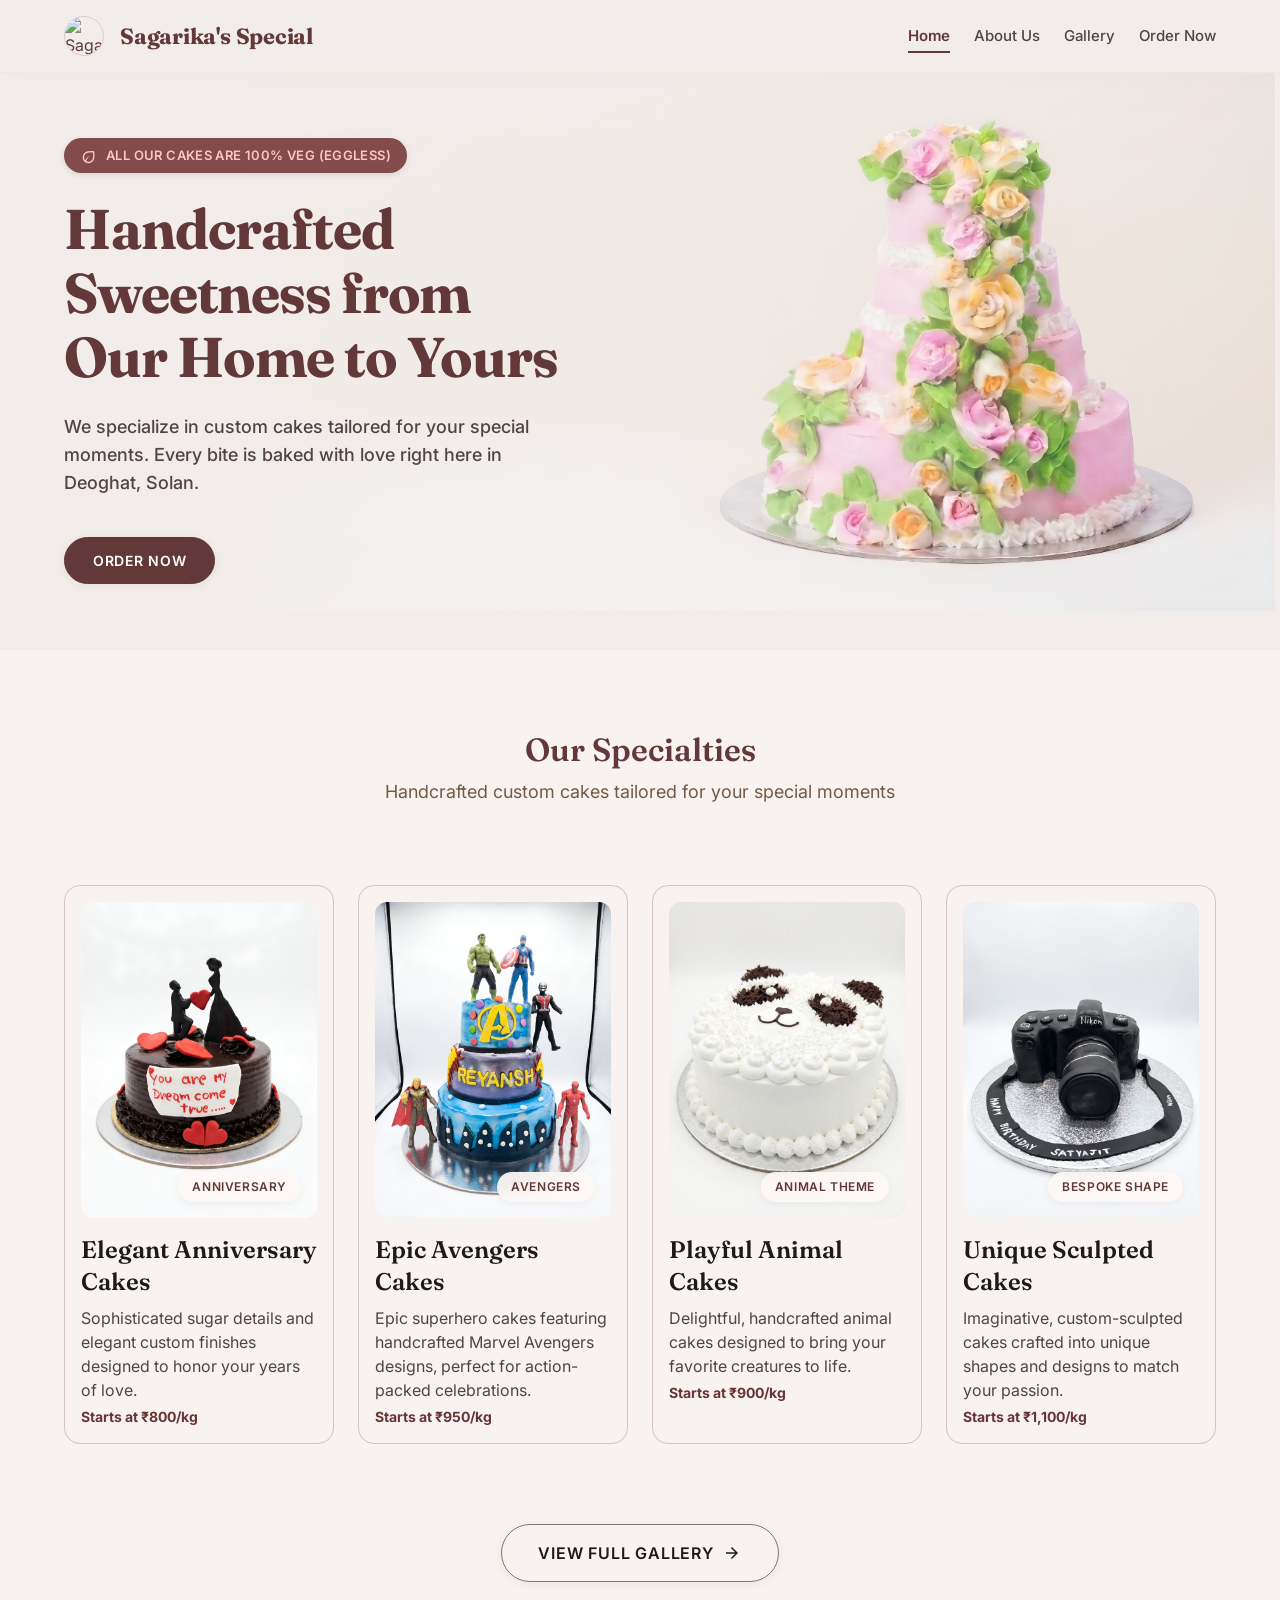
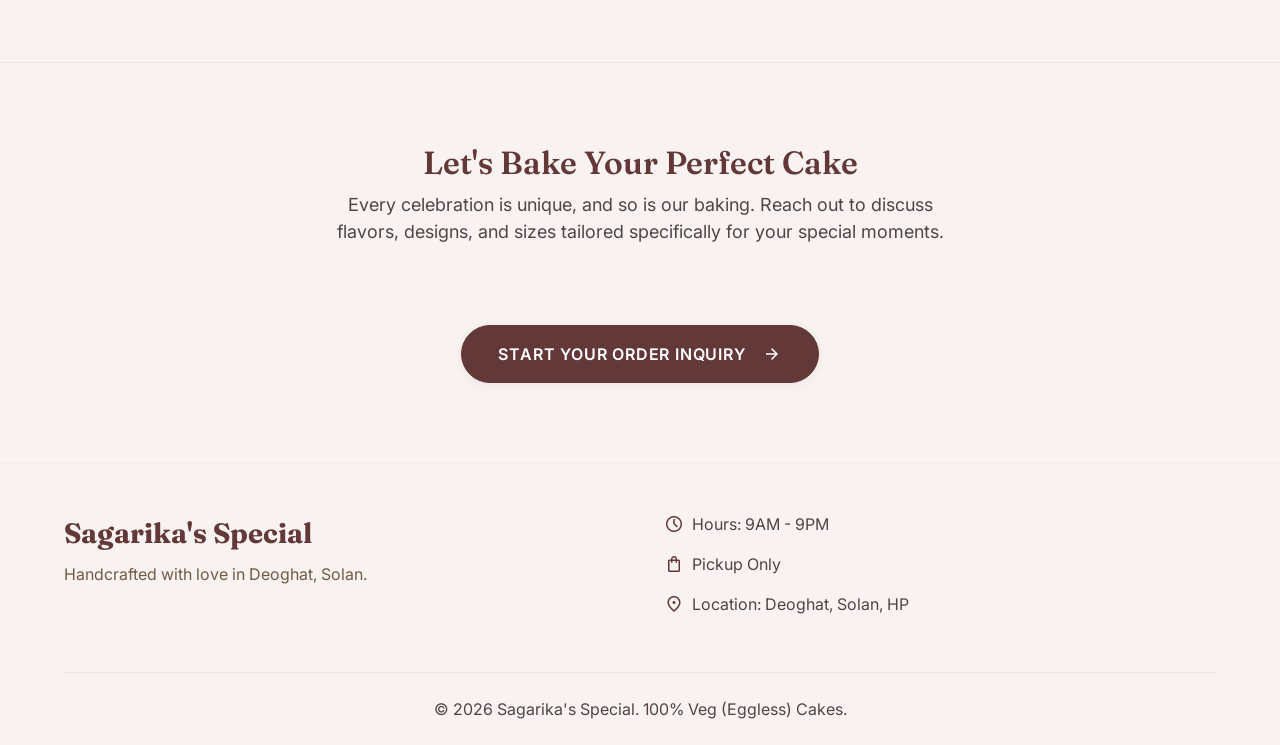
==== index.html @ 6c647eef "Support non-3:4 aspect-ratio detailed bubble custom photos on mobile using contain alignment inside " ====
<!DOCTYPE html>
<html lang="en">
<head>
  <meta charset="utf-8">
  <meta name="viewport" content="width=device-width, initial-scale=1.0">
  <title>Sagarika's Special | Handcrafted Eggless Cakes in Deoghat, Solan</title>
  <meta name="description" content="Sagarika's Special offers custom handcrafted, 100% vegetarian (eggless) cakes tailored for your special moments. Baked with love in Deoghat, Solan, HP.">
  
  <!-- Preconnect to Fonts -->
  <link rel="preconnect" href="https://fonts.googleapis.com">
  <link rel="preconnect" href="https://fonts.gstatic.com" crossorigin>
  
  <!-- Font Stylesheets -->
  <link href="https://fonts.googleapis.com/css2?family=Fraunces:ital,opsz,wght@0,9..144,100..900;1,9..144,100..900&family=Inter:wght@100..900&display=block" rel="stylesheet">
  <link href="https://fonts.googleapis.com/css2?family=Material+Symbols+Outlined:wght,FILL@100..700,0..1&display=block" rel="stylesheet">
  
  <!-- Custom Stylesheet -->
  <link rel="stylesheet" href="./css/style.css?v=39">
</head>
<body id="home">

  <!-- Preloader -->
  <div id="preloader" class="preloader">
    <div class="loader-content">
      <span class="loader-text">Sagarika's Special</span>
      <div class="loader-spinner"></div>
    </div>
  </div>
  <script>
    try {
      if (sessionStorage.getItem('ss_preloader_shown')) {
        document.getElementById('preloader').style.display = 'none';
      }
    } catch (e) {}
  </script>

  <!-- Navigation Bar -->
  <nav class="navbar" id="main-nav">
    <div class="container-custom nav-container">
      <!-- Brand Logo & Name -->
      <a href="./index.html" class="logo-link">
        <img alt="Sagarika Special Logo" class="logo-img" src="https://lh3.googleusercontent.com/aida-public/[base64]">
        <span class="logo-text">Sagarika's Special</span>
      </a>
      
      <!-- Centered Navigation Links (Desktop) -->
      <div class="nav-links">
        <a href="./index.html" class="nav-link">Home</a>
        <a href="./about.html" class="nav-link">About Us</a>
        <a href="./gallery.html" class="nav-link">Gallery</a>
        <a href="./order.html" class="nav-link">Order Now</a>
      </div>
      

      
      <!-- Hamburger Toggle -->
      <button class="mobile-nav-toggle" id="mobile-menu-toggle" aria-label="Toggle navigation menu" aria-expanded="false">
        <span></span>
        <span></span>
        <span></span>
      </button>
    </div>
  </nav>

  <!-- Mobile Navigation Menu Drawer -->
  <div id="mobile-menu" class="mobile-menu">
    <a href="./index.html" class="nav-link">Home</a>
    <a href="./about.html" class="nav-link">About Us</a>
    <a href="./gallery.html" class="nav-link">Gallery</a>
    <a href="./order.html" class="nav-link">Order Now</a>
  </div>

  <!-- Main Content -->
  <main class="main-content">
    
    <!-- Hero Section -->
    <section class="hero-section">
      <div class="container-custom hero-container">
        <div class="hero-content">
          <div class="badge-veg">
            <span class="material-symbols-outlined">eco</span>
            All our cakes are 100% Veg (Eggless)
          </div>
          
          <h1 class="font-display-lg hero-title">
            Handcrafted Sweetness from Our Home to Yours
          </h1>
          
          <p class="font-body-lg hero-desc">
            We specialize in custom cakes tailored for your special moments. Every bite is baked with love right here in Deoghat, Solan.
          </p>
          
          <div style="margin-top: var(--spacing-sm);">
            <a class="btn btn-primary" href="./order.html">
              Order Now
            </a>
          </div>
        </div>
      </div>
    </section>

    <!-- Specialties Section -->
    <section id="specialties" class="specialties-section section-padding">
      <div class="container-custom">
        <div class="section-header">
          <h2 class="font-headline-lg section-title">Our Specialties</h2>
          <p class="section-subtitle">Handcrafted custom cakes tailored for your special moments</p>
        </div>
        
        <div class="grid-specialties">
          <!-- Card 1: Anniversary Cakes -->
          <div class="specialty-card" data-occasion="Anniversary" data-flavor="Red Velvet, Chocolate Truffle" data-price="Starts at ₹800/kg" data-detail-img="./images/custom-cake-1.jpg">
            <div class="specialty-img-container">
              <img class="specialty-img" alt="Sophisticated custom anniversary celebration cake" src="./images/custom-cake-1.jpg?v=2">
              <div class="specialty-tag">Anniversary</div>
            </div>
            <div>
              <h3 class="font-headline-md specialty-title">Elegant Anniversary Cakes</h3>
              <p class="font-body-md specialty-desc">Sophisticated sugar details and elegant custom finishes designed to honor your years of love.</p>
              <span class="specialty-price-text">Starts at ₹800/kg</span>
            </div>
          </div>
          
          <!-- Card 2: Avengers Theme Cakes -->
          <div class="specialty-card" data-occasion="Birthday" data-flavor="Chocolate Truffle, Butterscotch" data-price="Starts at ₹950/kg" data-detail-img="./images/custom-cake-2.jpg">
            <div class="specialty-img-container">
              <img class="specialty-img" alt="Epic custom Marvel Avengers superhero themed birthday cake" src="./images/custom-cake-2.jpg?v=2">
              <div class="specialty-tag">Avengers</div>
            </div>
            <div>
              <h3 class="font-headline-md specialty-title">Epic Avengers Cakes</h3>
              <p class="font-body-md specialty-desc">Epic superhero cakes featuring handcrafted Marvel Avengers designs, perfect for action-packed celebrations.</p>
              <span class="specialty-price-text">Starts at ₹950/kg</span>
            </div>
          </div>

          <!-- Card 3: Animal Theme Cakes -->
          <div class="specialty-card" data-occasion="Birthday" data-flavor="Vanilla Strawberry, Butterscotch" data-price="Starts at ₹900/kg" data-detail-img="./images/custom-cake-3.jpg">
            <div class="specialty-img-container">
              <img class="specialty-img" alt="Cute and whimsical animal themed custom celebration cake" src="./images/custom-cake-3.jpg?v=2">
              <div class="specialty-tag">Animal Theme</div>
            </div>
            <div>
              <h3 class="font-headline-md specialty-title">Playful Animal Cakes</h3>
              <p class="font-body-md specialty-desc">Delightful, handcrafted animal cakes designed to bring your favorite creatures to life.</p>
              <span class="specialty-price-text">Starts at ₹900/kg</span>
            </div>
          </div>

          <!-- Card 4: Unique Shaped Cakes -->
          <div class="specialty-card" data-occasion="Other Celebration" data-flavor="Premium Chocolate Truffle, Hazelnut" data-price="Starts at ₹1,100/kg" data-detail-img="./images/custom-cake-4.jpg">
            <div class="specialty-img-container">
              <img class="specialty-img" alt="Artistic custom sculpted cake in a unique custom shape" src="./images/custom-cake-4.jpg?v=2">
              <div class="specialty-tag">Bespoke Shape</div>
            </div>
            <div>
              <h3 class="font-headline-md specialty-title">Unique Sculpted Cakes</h3>
              <p class="font-body-md specialty-desc">Imaginative, custom-sculpted cakes crafted into unique shapes and designs to match your passion.</p>
              <span class="specialty-price-text">Starts at ₹1,100/kg</span>
            </div>
          </div>
        </div>
        
        <div class="view-more-container">
          <a class="btn btn-secondary btn-lg" href="./gallery.html">
            View Full Gallery
            <span class="material-symbols-outlined" style="font-size: 20px;">arrow_forward</span>
          </a>
        </div>
      </div>
    </section>

    <!-- Order Now Section -->
    <section class="order-section section-padding">
      <div class="container-custom order-container" style="text-align: center;">
        <div class="section-header">
          <h2 class="font-headline-lg section-title">Let's Bake Your Perfect Cake</h2>
          <p class="section-subtitle" style="max-width: 650px; margin: 0 auto 32px auto; color: var(--color-on-surface-variant);">
            Every celebration is unique, and so is our baking. Reach out to discuss flavors, designs, and sizes tailored specifically for your special moments.
          </p>
        </div>
        <div style="display: flex; justify-content: center;">
          <a class="btn btn-primary btn-lg" href="./order.html">
            Start Your Order Inquiry
            <span class="material-symbols-outlined" style="font-size: 20px; margin-left: 8px;">arrow_forward</span>
          </a>
        </div>
      </div>
    </section>
  </main>

  <!-- Footer -->
  <footer class="footer section-padding">
    <div class="container-custom">
      <div class="footer-grid">
        <!-- Brand & Tagline -->
        <div class="footer-col">
          <span class="footer-logo">Sagarika's Special</span>
          <p class="font-body-md footer-subtitle">Handcrafted with love in Deoghat, Solan.</p>
        </div>
        
        <!-- Business Details & Location -->
        <div class="footer-col">
          <div class="footer-detail">
            <span class="material-symbols-outlined footer-detail-icon">schedule</span>
            <span class="font-body-md">Hours: 9AM - 9PM</span>
          </div>
          <div class="footer-detail">
            <span class="material-symbols-outlined footer-detail-icon">shopping_bag</span>
            <span class="font-body-md">Pickup Only</span>
          </div>
          <div class="footer-detail">
            <span class="material-symbols-outlined footer-detail-icon">location_on</span>
            <span class="font-body-md">Location: Deoghat, Solan, HP</span>
          </div>
        </div>
      </div>

      <!-- Copyright -->
      <div class="copyright-container">
        <p class="font-body-md">
          &copy; 2026 Sagarika's Special. 100% Veg (Eggless) Cakes.
        </p>
      </div>
    </div>
  </footer>

  <!-- Link script -->
  <script src="./js/script.js?v=5"></script>
</body>
</html>
---- css/style.css ----
/* ==========================================================================
   Artisanal Elegance Design System & Theme
   ========================================================================== */

:root {
  /* Colors - Floral Confectionery Less Bright Light Theme */
  --color-primary: #623839;
  --color-on-primary: #ffffff;
  --color-primary-container: #7d4f50;
  --color-on-primary-container: #ffc6c6;
  
  --color-secondary: #725a44;
  --color-on-secondary: #ffffff;
  --color-secondary-container: #fadabe;
  --color-on-secondary-container: #765e48;
  
  --color-tertiary: #683435;
  --color-on-tertiary: #ffffff;
  --color-tertiary-container: #844b4c;
  --color-on-tertiary-container: #ffc5c4;

  --color-background: #f2edea;
  --color-on-background: #1c1b1a;

  --color-surface: #f8f3f0;
  --color-surface-dim: #ded9d6;
  --color-surface-bright: #fdf8f5;
  --color-surface-container-lowest: #ffffff;
  --color-surface-container-low: #f8f3f0;
  --color-surface-container: #f2edea;
  --color-surface-container-high: #ece7e4;
  --color-surface-container-highest: #e6e2df;
  
  --color-on-surface: #1c1b1a;
  --color-on-surface-variant: #514443;
  --color-outline: #837373;
  --color-outline-variant: #d5c2c2;

  --color-whatsapp: #25D366;
  --color-whatsapp-hover: #1ebd5b;

  /* Typography */
  --font-family-display: 'Fraunces', serif;
  --font-family-body: 'Inter', sans-serif;

  /* Border Radii */
  --rounded-sm: 0.125rem;       /* 2px */
  --rounded-default: 0.25rem;  /* 4px */
  --rounded-md: 0.375rem;       /* 6px */
  --rounded-lg: 0.5rem;        /* 8px */
  --rounded-xl: 0.75rem;       /* 12px */
  --rounded-2xl: 1rem;         /* 16px */
  --rounded-full: 9999px;

  /* Spacing */
  --spacing-base: 4px;
  --spacing-xs: 8px;
  --spacing-sm: 16px;
  --spacing-md: 24px;
  --spacing-lg: 48px;
  --spacing-xl: 80px;
  --spacing-gutter: 24px;
  --margin-mobile: 16px;
  --margin-desktop: 64px;

  /* Header transitions */
  --transition-smooth: all 0.3s cubic-bezier(0.4, 0, 0.2, 1);
}

/* ==========================================================================
   Resets & Base Styles
   ========================================================================== */

*, *::before, *::after {
  box-sizing: border-box;
  margin: 0;
  padding: 0;
}

html {
  scroll-behavior: smooth;
  -webkit-text-size-adjust: 100%;
}

body {
  font-family: var(--font-family-body);
  font-size: 16px;
  line-height: 1.5;
  background-color: var(--color-background);
  color: var(--color-on-background);
  min-height: 100vh;
  display: flex;
  flex-direction: column;
  -webkit-font-smoothing: antialiased;
  -moz-osx-font-smoothing: grayscale;
}

img {
  max-width: 100%;
  display: block;
  height: auto;
}

a {
  color: inherit;
  text-decoration: none;
}

button, input {
  font: inherit;
  background: none;
  border: none;
}

/* ==========================================================================
   Typography Utilities
   ========================================================================== */

.font-display-lg {
  font-family: var(--font-family-display);
  font-size: 56px;
  font-weight: 700;
  line-height: 64px;
  letter-spacing: -0.02em;
}

.font-headline-lg {
  font-family: var(--font-family-display);
  font-size: 32px;
  font-weight: 600;
  line-height: 40px;
}

.font-headline-md {
  font-family: var(--font-family-display);
  font-size: 24px;
  font-weight: 600;
  line-height: 32px;
}

.font-body-lg {
  font-family: var(--font-family-body);
  font-size: 18px;
  font-weight: 400;
  line-height: 28px;
}

.font-body-md {
  font-family: var(--font-family-body);
  font-size: 16px;
  font-weight: 400;
  line-height: 24px;
}

.font-label-md {
  font-family: var(--font-family-body);
  font-size: 14px;
  font-weight: 600;
  line-height: 20px;
  letter-spacing: 0.05em;
  text-transform: uppercase;
}

.font-caption {
  font-family: var(--font-family-body);
  font-size: 12px;
  font-weight: 400;
  line-height: 16px;
}

/* ==========================================================================
   Layout & Container Components
   ========================================================================== */

.main-content {
  flex-grow: 1;
}

.container-custom {
  width: 100%;
  max-width: 1280px;
  margin: 0 auto;
  padding-left: var(--margin-desktop);
  padding-right: var(--margin-desktop);
}

.section-padding {
  padding-top: var(--spacing-xl);
  padding-bottom: var(--spacing-xl);
}

/* ==========================================================================
   Header & Navigation
   ========================================================================== */

.navbar {
  position: fixed;
  top: 0;
  left: 0;
  right: 0;
  z-index: 100;
  width: 100%;
  background-color: rgba(242, 237, 234, 0.95); /* background/95 */
  backdrop-filter: blur(12px);
  -webkit-backdrop-filter: blur(12px);
  border-bottom: 1px solid rgba(241, 209, 181, 0.2); /* secondary-container/20 */
  box-shadow: 0 4px 30px rgba(0, 0, 0, 0.02);
  transition: var(--transition-smooth);
}

/* Scroll state styling */
.navbar.scrolled {
  background-color: rgba(242, 237, 234, 0.98);
  box-shadow: 0 4px 30px rgba(0, 0, 0, 0.04);
}

.nav-container {
  display: flex;
  justify-content: space-between;
  align-items: center;
  height: 72px;
}

.logo-link {
  display: flex;
  align-items: center;
  gap: var(--spacing-sm);
  color: var(--color-primary);
  transition: var(--transition-smooth);
}

.logo-link:hover {
  opacity: 0.9;
}

.logo-img {
  height: 40px;
  width: 40px;
  object-fit: contain;
  border-radius: var(--rounded-full);
  border: 1px solid rgba(125, 79, 80, 0.2);
}

.logo-text {
  font-family: var(--font-family-display);
  font-size: 22px;
  font-weight: 700;
  letter-spacing: -0.01em;
}

/* Menu links */
.nav-links {
  display: flex;
  align-items: center;
  gap: var(--spacing-md);
}

.nav-link {
  color: var(--color-on-surface-variant);
  font-family: var(--font-family-body);
  font-size: 15px;
  font-weight: 500;
  transition: var(--transition-smooth);
  position: relative;
  padding: 6px 0;
}

.nav-link::after {
  content: '';
  position: absolute;
  bottom: 0;
  left: 0;
  width: 100%;
  height: 2px;
  background-color: var(--color-primary);
  transform: scaleX(0);
  transform-origin: right;
  transition: transform 0.3s ease;
}

.nav-link:hover {
  color: var(--color-primary);
}

.nav-link:hover::after {
  transform: scaleX(1);
  transform-origin: left;
}

.nav-link.active {
  color: var(--color-primary);
  font-weight: 600;
}

.nav-link.active::after {
  transform: scaleX(1);
  transform-origin: left;
}

/* Hamburger icon */
.mobile-nav-toggle {
  display: none;
  flex-direction: column;
  justify-content: space-between;
  width: 24px;
  height: 18px;
  cursor: pointer;
  z-index: 101;
}

.mobile-nav-toggle span {
  width: 100%;
  height: 2px;
  background-color: var(--color-primary);
  border-radius: var(--rounded-full);
  transition: var(--transition-smooth);
}

.mobile-nav-toggle.active span:nth-child(1) {
  transform: translateY(8px) rotate(45deg);
}

.mobile-nav-toggle.active span:nth-child(2) {
  opacity: 0;
}

.mobile-nav-toggle.active span:nth-child(3) {
  transform: translateY(-8px) rotate(-45deg);
}

/* Mobile dropdown menu */
.mobile-menu {
  position: fixed;
  top: 0;
  left: 0;
  width: 100%;
  background-color: var(--color-surface);
  border-bottom: 1px solid rgba(241, 209, 181, 0.4);
  padding: 88px var(--margin-mobile) var(--spacing-md) var(--margin-mobile); /* 88px top padding to clear fixed navbar */
  display: none; /* Hide on desktop */
  flex-direction: column;
  gap: var(--spacing-sm);
  z-index: 99;
  transform: translateY(-100%);
  transition: transform 0.4s cubic-bezier(0.16, 1, 0.3, 1);
  box-shadow: 0 10px 30px rgba(0, 0, 0, 0.05);
}

.mobile-menu.active {
  transform: translateY(0);
}

.mobile-menu .nav-link {
  font-size: 18px;
  padding: var(--spacing-xs) 0;
  border-bottom: 1px solid rgba(241, 209, 181, 0.2);
}

/* ==========================================================================
   Buttons
   ========================================================================== */

.btn {
  display: inline-flex;
  align-items: center;
  justify-content: center;
  gap: var(--spacing-xs);
  border-radius: var(--rounded-full);
  font-family: var(--font-family-body);
  font-size: 14px;
  font-weight: 600;
  letter-spacing: 0.05em;
  text-transform: uppercase;
  cursor: pointer;
  transition: var(--transition-smooth);
  box-shadow: 0 2px 8px rgba(98, 56, 57, 0.08);
}

.btn-primary {
  background-color: var(--color-primary);
  color: var(--color-on-primary);
  padding: 12px 28px;
  border: 1px solid var(--color-primary);
}

.btn-primary:hover {
  background-color: var(--color-on-primary-container);
  color: var(--color-primary);
  border-color: var(--color-on-primary-container);
  transform: translateY(-1px);
  box-shadow: 0 4px 12px rgba(98, 56, 57, 0.15);
}

.btn-primary:active {
  transform: translateY(0);
}

.btn-secondary {
  background-color: transparent;
  color: var(--color-on-surface);
  border: 1px solid var(--color-outline);
  padding: 12px 28px;
}

.btn-secondary:hover {
  color: var(--color-primary);
  border-color: var(--color-primary);
  background-color: rgba(98, 56, 57, 0.03);
  transform: translateY(-1px);
}

.btn-secondary:active {
  transform: translateY(0);
}

.btn-lg {
  padding: 16px 36px;
  font-size: 16px;
}

.btn-whatsapp {
  background-color: var(--color-whatsapp);
  color: #ffffff;
  padding: 16px 32px;
  width: 100%;
}

.btn-whatsapp:hover {
  background-color: var(--color-whatsapp-hover);
  transform: translateY(-1px);
  box-shadow: 0 4px 12px rgba(37, 211, 102, 0.2);
}

.btn-call {
  background-color: var(--color-surface);
  color: var(--color-on-surface);
  border: 1px solid var(--color-outline);
  padding: 16px 32px;
  width: 100%;
}

.btn-call:hover {
  background-color: var(--color-surface-container-high);
  transform: translateY(-1px);
}

/* ==========================================================================
   Hero Section
   ========================================================================== */

.hero-section {
  position: relative;
  height: 650px;
  display: flex;
  align-items: center;
  background-image: linear-gradient(
    to right,
    rgba(242, 237, 234, 0.95) 0%,
    rgba(242, 237, 234, 0.6) 45%,
    rgba(242, 237, 234, 0.0) 100%
  ), url('../images/hero-celebration.png');
  background-size: 80% ;
  background-position: right 5px center;
  background-repeat: no-repeat;
  margin-top: 0;
  padding-top: 72px; /* Pull text content down from fixed header */
}

.hero-container {
  width: 100%;
  z-index: 2;
}

.hero-content {
  max-width: 500px;
  display: flex;
  flex-direction: column;
  align-items: flex-start;
  gap: var(--spacing-md);
  color: var(--color-on-background);
}

/* Tag/Badge for Vegetarian */
.badge-veg {
  display: inline-flex;
  align-items: center;
  gap: var(--spacing-xs);
  background-color: var(--color-tertiary-container);
  color: var(--color-on-tertiary-container);
  padding: 8px 16px;
  border-radius: var(--rounded-full);
  font-family: var(--font-family-body);
  font-size: 13px;
  font-weight: 600;
  letter-spacing: 0.03em;
  box-shadow: 0 2px 6px rgba(0, 0, 0, 0.1);
  text-transform: uppercase;
}

.badge-veg .material-symbols-outlined {
  font-size: 18px;
}

.hero-title {
  color: var(--color-primary);
}

.hero-desc {
  color: var(--color-on-surface-variant);
  font-weight: 500;
}

/* ==========================================================================
   Specialties Section
   ========================================================================== */

.specialties-section {
  background-color: var(--color-surface);
}

.section-header {
  text-align: center;
  margin-bottom: var(--spacing-xl);
}

.section-title {
  color: var(--color-primary);
  margin-bottom: var(--spacing-xs);
}

.section-subtitle {
  font-family: var(--font-family-body);
  font-size: 18px;
  color: var(--color-secondary);
}

.grid-specialties {
  display: grid;
  grid-template-columns: repeat(5, 1fr);
  gap: var(--spacing-md);
}

#home .grid-specialties {
  grid-template-columns: repeat(3, 1fr);
}

.specialty-card {
  display: flex;
  flex-direction: column;
  cursor: pointer;
  background-color: var(--color-surface-container-low);
  border: 1px solid var(--color-outline-variant);
  border-radius: var(--rounded-2xl);
  padding: var(--spacing-sm);
  transition: var(--transition-smooth);
}

.specialty-card:hover {
  transform: translateY(-4px);
  border-color: var(--color-primary);
  box-shadow: 0 12px 30px rgba(0, 0, 0, 0.25);
}

.specialty-img-container {
  border-radius: var(--rounded-xl);
  overflow: hidden;
  margin-bottom: var(--spacing-sm);
  position: relative;
  width: 100%;
}

.specialty-img {
  width: 100%;
  height: auto;
  display: block;
  transition: transform 0.6s cubic-bezier(0.16, 1, 0.3, 1);
}

.specialty-card:hover .specialty-img {
  transform: scale(1.04);
}

.specialty-tag {
  position: absolute;
  bottom: 16px;
  right: 16px;
  background-color: rgba(253, 248, 245, 0.92);
  backdrop-filter: blur(4px);
  color: var(--color-primary);
  padding: 6px 14px;
  border-radius: var(--rounded-full);
  font-family: var(--font-family-body);
  font-size: 12px;
  font-weight: 600;
  letter-spacing: 0.05em;
  text-transform: uppercase;
  box-shadow: 0 2px 8px rgba(0, 0, 0, 0.05);
}

.specialty-title {
  color: var(--color-on-surface);
  margin-bottom: var(--spacing-xs);
  transition: color var(--transition-smooth);
}

.specialty-card:hover .specialty-title {
  color: var(--color-primary);
}

.specialty-desc {
  color: var(--color-on-surface-variant);
  margin-bottom: 4px;
}

.specialty-price-text {
  font-family: var(--font-family-body);
  font-weight: 700;
  color: var(--color-tertiary);
  font-size: 14px;
  display: block;
}

.view-more-container {
  text-align: center;
  margin-top: var(--spacing-xl);
}

/* ==========================================================================
   Order Now Section
   ========================================================================== */

.order-section {
  background-color: var(--color-surface-container-low);
  border-top: 1px solid rgba(213, 194, 194, 0.3); /* outline-variant/30 */
  scroll-margin-top: 72px;
}

.order-container {
  max-width: 1000px;
}

.order-grid {
  display: grid;
  grid-template-columns: 1.1fr 0.9fr;
  gap: var(--spacing-lg);
  align-items: start;
}

.info-column {
  display: flex;
  flex-direction: column;
  gap: var(--spacing-lg);
}

.info-item {
  display: flex;
  align-items: start;
  gap: var(--spacing-sm);
}

.info-icon {
  color: var(--color-primary);
  font-size: 30px;
  margin-top: 2px;
}

.info-title {
  color: var(--color-on-surface);
  margin-bottom: var(--spacing-xs);
  font-size: 20px;
}

.info-list {
  list-style: none;
}

.info-list li {
  display: flex;
  align-items: start;
  gap: var(--spacing-xs);
  color: var(--color-on-surface-variant);
  margin-bottom: var(--spacing-xs);
}

.info-list-icon {
  color: var(--color-secondary);
  font-size: 18px;
  margin-top: 3px;
}

.contact-card {
  background-color: var(--color-surface);
  padding: 36px;
  border-radius: var(--rounded-2xl);
  border: 1px solid rgba(213, 194, 194, 0.5); /* outline-variant/50 */
  box-shadow: 0 8px 30px rgba(98, 56, 57, 0.04);
}

.contact-title {
  color: var(--color-primary);
  margin-bottom: var(--spacing-md);
  text-align: center;
}

.contact-buttons {
  display: flex;
  flex-direction: column;
  gap: var(--spacing-sm);
}

.contact-hours-container {
  margin-top: var(--spacing-lg);
  padding-top: var(--spacing-md);
  border-top: 1px solid rgba(213, 194, 194, 0.3);
  text-align: center;
}

.hours-tag {
  font-family: var(--font-family-body);
  font-size: 11px;
  font-weight: 600;
  color: var(--color-secondary);
  text-transform: uppercase;
  letter-spacing: 0.1em;
  margin-bottom: var(--spacing-xs);
}

.hours-text {
  color: var(--color-on-surface-variant);
}

/* ==========================================================================
   Footer
   ========================================================================== */

.footer {
  background-color: var(--color-surface-container-low);
  border-top: 1px solid rgba(241, 209, 181, 0.2); /* secondary-container/20 */
  margin-top: auto;
  padding-top: var(--spacing-lg);
  padding-bottom: var(--spacing-md);
}

.footer-grid {
  display: grid;
  grid-template-columns: repeat(2, 1fr);
  gap: var(--spacing-lg);
  align-items: start;
}

.footer-col {
  display: flex;
  flex-direction: column;
  align-items: flex-start;
  gap: var(--spacing-xs);
}

.footer-logo {
  font-family: var(--font-family-display);
  font-size: 28px;
  font-weight: 700;
  color: var(--color-primary);
}

.footer-subtitle {
  color: var(--color-secondary);
}

.footer-detail {
  display: flex;
  align-items: center;
  gap: var(--spacing-xs);
  color: var(--color-on-surface-variant);
  margin-bottom: var(--spacing-xs);
}

.footer-detail-icon {
  color: var(--color-primary);
  font-size: 20px;
}

.copyright-container {
  margin-top: var(--spacing-lg);
  padding-top: var(--spacing-md);
  border-top: 1px solid rgba(213, 194, 194, 0.3);
  text-align: center;
  color: var(--color-on-surface-variant);
}

/* ==========================================================================
   Responsive Design Breakpoints
   ========================================================================== */

/* Tablet & Mobile Layout Adaptations */
@media (max-width: 1024px) {
  .container-custom {
    padding-left: var(--margin-mobile);
    padding-right: var(--margin-mobile);
  }
  
  .hero-section {
    height: 600px;
    padding-top: 72px;
  }
  
  .font-display-lg {
    font-size: 44px;
    line-height: 52px;
  }
  
  #home .grid-specialties,
  #gallery .grid-specialties,
  .grid-specialties {
    grid-template-columns: repeat(2, 1fr);
    gap: var(--spacing-md);
  }
  
  .footer-grid {
    grid-template-columns: 1fr;
    gap: var(--spacing-md);
    text-align: center;
  }

  .footer-col {
    align-items: center;
  }
}

@media (max-width: 768px) {
  /* Navigation adjustments */
  .nav-links {
    display: none; /* Hide on mobile - mobile menu active state handles dropdown */
  }

  .navbar .btn-primary {
    display: none; /* Hide CTA button on header, show in mobile drawer */
  }

  .mobile-nav-toggle {
    display: flex;
  }
  
  .mobile-menu {
    display: flex;
  }
  
  /* Hero typography for small screens */
  .font-display-lg {
    font-size: 36px;
    line-height: 44px;
  }
  
  .hero-section {
    height: auto;
    min-height: auto;
    padding-top: 110px;
    padding-bottom: var(--spacing-lg);
    background-image: none;
    background-color: var(--color-background);
  }

  .hero-content {
    margin-left: auto;
    margin-right: auto;
    align-items: center;
    text-align: center;
    gap: var(--spacing-sm);
  }
  
  /* Specialty layout - fit side-by-side horizontally */
  #home .grid-specialties,
  #gallery .grid-specialties,
  .grid-specialties {
    grid-template-columns: repeat(2, 1fr);
    gap: var(--spacing-sm);
  }

  .specialty-card {
    padding: var(--spacing-xs);
  }

  .specialty-title {
    font-size: 18px;
    line-height: 24px;
  }

  .specialty-desc {
    font-size: 13px;
    line-height: 18px;
  }

  .specialty-tag {
    top: auto;
    bottom: 6px;
    left: 6px;
    right: auto;
    font-size: 9px;
    padding: 3px 8px;
    background-color: rgba(242, 237, 234, 0.95);
    border: 1px solid rgba(98, 56, 57, 0.2);
  }
  
  /* Order Grid - stack */
  .order-grid {
    grid-template-columns: 1fr;
    gap: var(--spacing-lg);
  }
  
  .contact-card {
    padding: 24px;
    order: 1;
  }
  
  .info-column {
    order: 2;
  }
}

/* ==========================================================================
   Preloader / Loading Screen
   ========================================================================== */
.preloader {
  position: fixed;
  top: 0;
  left: 0;
  width: 100%;
  height: 100%;
  background-color: var(--color-background);
  z-index: 9999;
  display: flex;
  justify-content: center;
  align-items: center;
  transition: opacity 0.5s ease, visibility 0.5s ease;
}

.preloader.fade-out {
  opacity: 0;
  visibility: hidden;
}

.loader-content {
  display: flex;
  flex-direction: column;
  align-items: center;
  gap: var(--spacing-sm);
}

.loader-text {
  font-family: var(--font-family-display);
  font-size: 28px;
  font-weight: 700;
  color: var(--color-primary);
  letter-spacing: 0.02em;
}

.loader-spinner {
  width: 40px;
  height: 40px;
  border: 3px solid rgba(98, 56, 57, 0.1);
  border-top-color: var(--color-primary);
  border-radius: 50%;
  animation: spin 1s linear infinite;
}

@keyframes spin {
  to { transform: rotate(360deg); }
}

@keyframes pulse {
  0%, 100% { transform: scale(1); opacity: 0.9; }
  50% { transform: scale(1.08); opacity: 1; }
}

/* ==========================================================================
   Page Hero & Editorial Layouts
   ========================================================================== */
.page-hero {
  padding-top: 140px;
  padding-bottom: var(--spacing-lg);
  background-color: var(--color-surface-container-low);
  border-bottom: 1px solid var(--color-outline-variant);
  text-align: center;
}

.page-hero-title {
  color: var(--color-primary);
  margin-bottom: var(--spacing-xs);
}

.page-hero-subtitle {
  font-family: var(--font-family-body);
  font-size: 16px;
  color: var(--color-on-surface-variant);
  max-width: 600px;
  margin: 0 auto;
}

/* About Grid */
.about-grid {
  display: grid;
  grid-template-columns: 1.2fr 0.8fr;
  gap: var(--spacing-lg);
  align-items: center;
}

.about-text {
  display: flex;
  flex-direction: column;
  gap: var(--spacing-sm);
}

.about-features {
  display: grid;
  grid-template-columns: 1fr 1fr;
  gap: var(--spacing-sm);
  margin-top: var(--spacing-sm);
}

.about-feature-item {
  background-color: var(--color-surface-container-lowest);
  border: 1px solid var(--color-outline-variant);
  padding: var(--spacing-sm);
  border-radius: var(--rounded-lg);
  display: flex;
  flex-direction: column;
  gap: var(--spacing-xs);
}

.about-feature-icon {
  color: var(--color-primary);
  font-size: 32px;
}

.about-image-container {
  border-radius: var(--rounded-2xl);
  overflow: hidden;
  border: 1px solid var(--color-outline-variant);
  box-shadow: 0 8px 24px rgba(98, 56, 57, 0.08);
}

.about-image {
  width: 100%;
  height: auto;
  display: block;
}

/* ==========================================================================
   Order Form & Inputs
   ========================================================================== */
.order-form {
  margin-top: var(--spacing-sm);
  display: flex;
  flex-direction: column;
  gap: var(--spacing-sm);
}

.form-group {
  display: flex;
  flex-direction: column;
  gap: 6px;
  text-align: left;
}

.form-label {
  font-family: var(--font-family-body);
  font-size: 12px;
  font-weight: 600;
  color: var(--color-primary);
  letter-spacing: 0.05em;
  text-transform: uppercase;
}

.form-control, .form-select, .form-textarea {
  font-family: var(--font-family-body);
  font-size: 15px;
  padding: 10px 12px;
  background-color: var(--color-surface-container-lowest);
  border: 1px solid var(--color-outline-variant);
  border-radius: var(--rounded-md);
  color: var(--color-on-surface);
  transition: var(--transition-smooth);
  width: 100%;
  outline: none;
}

.form-control:focus, .form-select:focus, .form-textarea:focus {
  border-color: var(--color-primary);
  box-shadow: 0 0 0 3px rgba(125, 79, 80, 0.15);
}

.form-textarea {
  resize: vertical;
  min-height: 80px;
}

/* Responsive Overrides */
@media (max-width: 1024px) {
  .about-grid {
    grid-template-columns: 1fr;
    gap: var(--spacing-md);
  }
}

@media (max-width: 768px) {
  .about-features {
    grid-template-columns: 1fr;
  }
}

/* ==========================================================================
   Home & Gallery Grid Overrides (4 Columns Symmetrical Desktop)
   ========================================================================== */
#home .grid-specialties,
#gallery .grid-specialties {
  grid-template-columns: repeat(4, 1fr);
}

/* Make cards have pointer cursor and hover effects universally */
.specialty-card {
  cursor: pointer;
  transition: transform 0.3s ease, box-shadow 0.3s ease;
}

.specialty-card:hover {
  transform: translateY(-4px);
  box-shadow: 0 10px 20px rgba(0, 0, 0, 0.05);
}

/* ==========================================================================
   Gourmet Starting Price Badges
   ========================================================================== */
.specialty-price-badge {
  position: absolute;
  top: 16px;
  left: 16px;
  background-color: var(--color-primary);
  color: var(--color-on-primary);
  padding: 4px 10px;
  font-size: 13px;
  font-weight: 700;
  border-radius: var(--rounded-full);
  z-index: 5;
  box-shadow: 0 2px 10px rgba(0, 0, 0, 0.15);
  letter-spacing: 0.5px;
}

/* ==========================================================================
   Premium Details Bubble Popup (Extends from Photo Card)
   ========================================================================== */
.detail-bubble {
  position: absolute;
  width: 345px;
  background-color: var(--color-surface);
  border: 1px solid var(--color-outline-variant);
  border-radius: var(--rounded-2xl);
  padding: var(--spacing-sm);
  box-shadow: 0 12px 36px rgba(0, 0, 0, 0.25);
  z-index: 2000;
  display: flex;
  flex-direction: column;
  gap: var(--spacing-xs);
  box-sizing: border-box;
  animation: bubblePop 0.2s ease-out;
}

/* Arrow pointing upwards to the photo (Mobile layout) */
.detail-bubble.arrow-top::before {
  content: '';
  position: absolute;
  top: -8px;
  left: var(--arrow-left, 50%);
  transform: translateX(-50%);
  border-width: 0 8px 8px 8px;
  border-style: solid;
  border-color: transparent transparent var(--color-surface) transparent;
  display: block;
  z-index: 2001;
}

.detail-bubble.arrow-top::after {
  content: '';
  position: absolute;
  top: -9px;
  left: var(--arrow-left, 50%);
  transform: translateX(-50%);
  border-width: 0 8px 8px 8px;
  border-style: solid;
  border-color: transparent transparent var(--color-outline-variant) transparent;
  display: block;
  z-index: 2000;
}

/* Arrow pointing left (Desktop, bubble on the right of photo) */
.detail-bubble.arrow-left::before {
  content: '';
  position: absolute;
  top: var(--arrow-top, 50%);
  left: -8px;
  transform: translateY(-50%);
  border-width: 8px 8px 8px 0;
  border-style: solid;
  border-color: transparent var(--color-surface) transparent transparent;
  display: block;
  z-index: 2001;
}

.detail-bubble.arrow-left::after {
  content: '';
  position: absolute;
  top: var(--arrow-top, 50%);
  left: -9px;
  transform: translateY(-50%);
  border-width: 8px 8px 8px 0;
  border-style: solid;
  border-color: transparent var(--color-outline-variant) transparent transparent;
  display: block;
  z-index: 2000;
}

/* Arrow pointing right (Desktop, bubble on the left of photo) */
.detail-bubble.arrow-right::before {
  content: '';
  position: absolute;
  top: var(--arrow-top, 50%);
  right: -8px;
  transform: translateY(-50%);
  border-width: 8px 0 8px 8px;
  border-style: solid;
  border-color: transparent transparent transparent var(--color-surface);
  display: block;
  z-index: 2001;
}

.detail-bubble.arrow-right::after {
  content: '';
  position: absolute;
  top: var(--arrow-top, 50%);
  right: -9px;
  transform: translateY(-50%);
  border-width: 8px 0 8px 8px;
  border-style: solid;
  border-color: transparent transparent transparent var(--color-outline-variant);
  display: block;
  z-index: 2000;
}

@keyframes bubblePop {
  0% { transform: translateY(10px); opacity: 0; }
  100% { transform: translateY(0); opacity: 1; }
}

.bubble-close {
  position: absolute;
  top: 8px;
  right: 8px;
  background-color: rgba(255, 255, 255, 0.95);
  border: 1px solid var(--color-outline-variant);
  width: 28px;
  height: 28px;
  border-radius: var(--rounded-full);
  display: flex;
  justify-content: center;
  align-items: center;
  cursor: pointer;
  z-index: 2100;
  color: var(--color-primary);
  box-shadow: 0 2px 6px rgba(0,0,0,0.1);
  transition: var(--transition-smooth);
}

.bubble-close:hover {
  background-color: var(--color-primary);
  color: var(--color-on-primary);
  transform: rotate(90deg);
}

.bubble-img-container {
  width: 100%;
  height: 180px;
  border-radius: var(--rounded-xl);
  overflow: hidden;
  position: relative;
  flex-shrink: 0;
  background-color: var(--color-surface-container-low);
  border: 1px solid var(--color-outline-variant);
  display: flex;
  justify-content: center;
  align-items: center;
}

.bubble-img {
  width: 100%;
  height: 100%;
  object-fit: contain;
  display: block;
}

.bubble-info {
  display: flex;
  flex-direction: column;
  gap: var(--spacing-xs);
  flex-grow: 1;
  text-align: left;
}

.bubble-tag {
  align-self: flex-start;
  background-color: var(--color-secondary-container);
  color: var(--color-on-secondary-container);
  padding: 2px 8px;
  border-radius: var(--rounded-full);
  font-size: 10px;
  font-weight: 700;
  text-transform: uppercase;
  letter-spacing: 0.5px;
}

.bubble-title {
  color: var(--color-primary);
  margin: 0;
  font-size: 16px;
  font-weight: 700;
}

.bubble-meta {
  display: flex;
  align-items: center;
  gap: 8px;
  font-size: 12px;
}

.bubble-price {
  font-weight: 700;
  color: var(--color-tertiary);
}

.bubble-weight {
  color: var(--color-on-surface-variant);
  font-weight: 600;
}

.bubble-desc {
  color: var(--color-on-surface-variant);
  font-size: 12px;
  line-height: 1.5;
  margin: 0;
}

.bubble-cta-btn {
  width: 100%;
  justify-content: center;
  padding: 8px 12px;
  font-size: 12px;
  font-weight: 600;
  border-radius: var(--rounded-lg);
  margin-top: 4px;
  flex-shrink: 0;
}

/* Mobile Portrait 2-Column Collage (No text details, card boxes sized exactly to photo dimensions) */
@media (max-width: 600px) {
  #home .grid-specialties,
  #gallery .grid-specialties,
  .grid-specialties {
    grid-template-columns: repeat(2, 1fr);
    gap: var(--spacing-sm);
    align-items: start;
  }
  
  .specialty-card {
    padding: 0;
    border: none;
    background: transparent;
    box-shadow: none;
    height: max-content;
  }
  
  .specialty-card > div:last-child {
    display: none;
  }
  
  .specialty-img-container {
    aspect-ratio: auto;
    margin-bottom: 0;
    width: 100%;
    height: auto;
    border-radius: var(--rounded-2xl);
    border: 1px solid var(--color-outline-variant);
    overflow: hidden;
  }
  
  .specialty-img {
    width: 100%;
    height: auto;
    display: block;
  }
  
  /* Horizontal Details Bubble Layout on Mobile (Busts 16:9 vertical overflow bugs for 3:4 images) */
  .detail-bubble {
    flex-direction: row;
    align-items: center;
    width: 345px;
    max-width: calc(100vw - 20px);
    padding: 10px;
    gap: 10px;
  }
  
  .detail-bubble .bubble-img-container {
    width: 90px;
    height: 120px;
    flex-shrink: 0;
    border-radius: var(--rounded-lg);
    background-color: var(--color-surface-container-low);
    border: 1px solid var(--color-outline-variant);
    display: flex;
    justify-content: center;
    align-items: center;
    overflow: hidden;
  }
  
  .detail-bubble .bubble-img {
    width: 100%;
    height: 100%;
    object-fit: contain;
  }
  
  .detail-bubble .bubble-info {
    gap: 4px;
    text-align: left;
  }
  
  .detail-bubble .bubble-title {
    font-size: 14px;
    line-height: 1.3;
    margin-bottom: 2px;
  }
  
  .detail-bubble .bubble-meta {
    flex-direction: column;
    align-items: flex-start;
    gap: 2px;
    font-size: 11px;
    margin-bottom: 4px;
  }
  
  .detail-bubble .bubble-desc {
    display: -webkit-box;
    -webkit-line-clamp: 2;
    -webkit-box-orient: vertical;
    overflow: hidden;
    font-size: 11px;
    line-height: 1.35;
    margin-bottom: 4px;
    color: var(--color-on-surface-variant);
  }
  
  .detail-bubble .bubble-cta-btn {
    padding: 6px 10px;
    font-size: 11px;
    margin-top: 0;
    width: 100%;
    justify-content: center;
  }
}
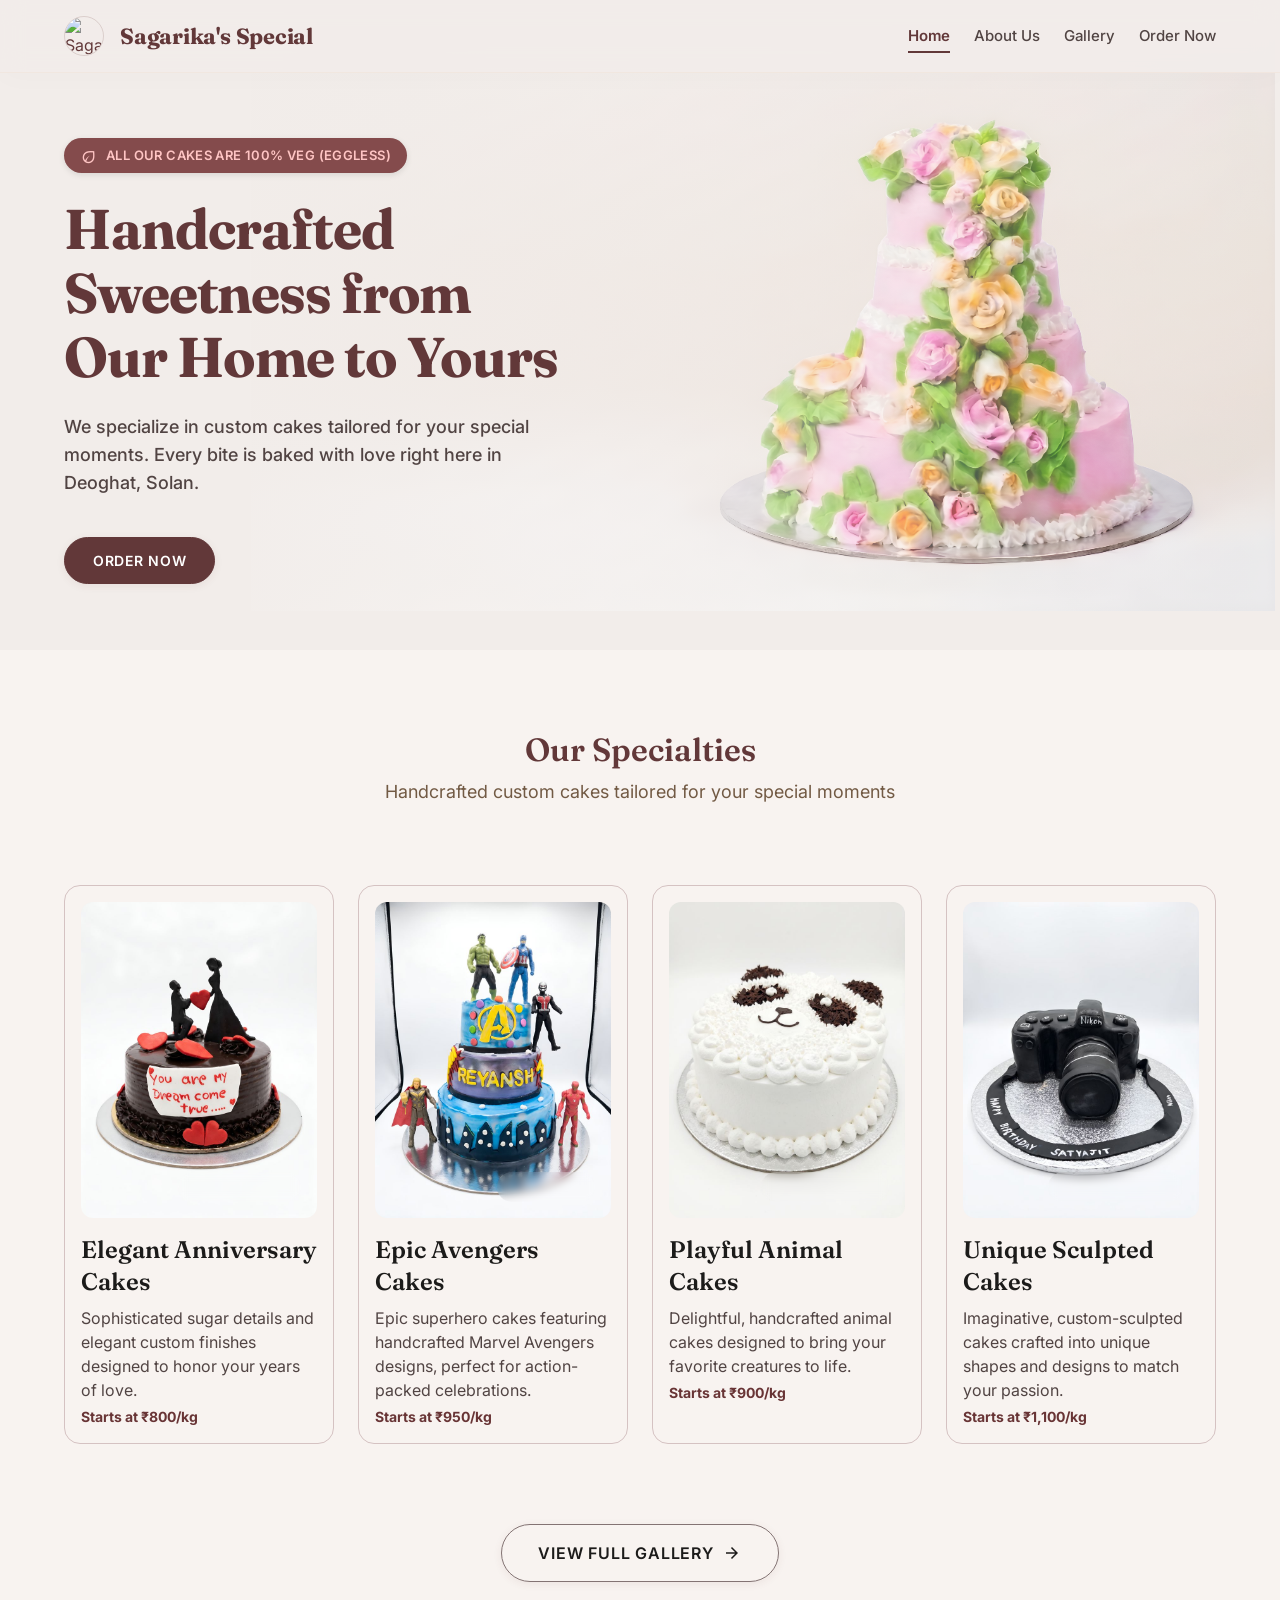
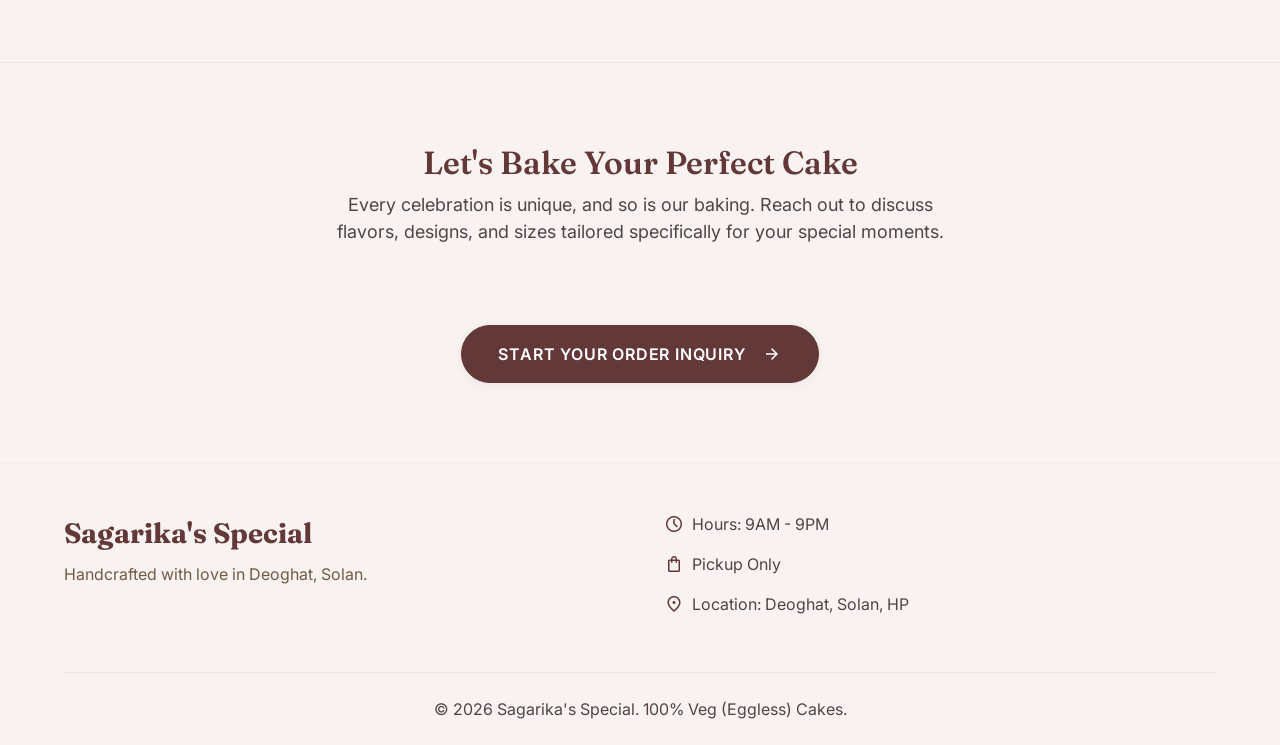
==== commit df18d9da: "Add and link user-uploaded custom detail bubble photo for Animal Theme Cakes" ====
--- a/index.html
+++ b/index.html
@@ -15,7 +15,7 @@
   <link href="https://fonts.googleapis.com/css2?family=Material+Symbols+Outlined:wght,FILL@100..700,0..1&display=block" rel="stylesheet">
   
   <!-- Custom Stylesheet -->
-  <link rel="stylesheet" href="./css/style.css?v=39">
+  <link rel="stylesheet" href="./css/style.css?v=45">
 </head>
 <body id="home">
 
@@ -122,7 +122,7 @@
           </div>
           
           <!-- Card 2: Avengers Theme Cakes -->
-          <div class="specialty-card" data-occasion="Birthday" data-flavor="Chocolate Truffle, Butterscotch" data-price="Starts at ₹950/kg" data-detail-img="./images/custom-cake-2.jpg">
+          <div class="specialty-card" data-occasion="Birthday" data-flavor="Chocolate Truffle, Butterscotch" data-price="Starts at ₹950/kg" data-detail-img="./images/custom-cake-2-detail.jpg">
             <div class="specialty-img-container">
               <img class="specialty-img" alt="Epic custom Marvel Avengers superhero themed birthday cake" src="./images/custom-cake-2.jpg?v=2">
               <div class="specialty-tag">Avengers</div>
@@ -135,7 +135,7 @@
           </div>
 
           <!-- Card 3: Animal Theme Cakes -->
-          <div class="specialty-card" data-occasion="Birthday" data-flavor="Vanilla Strawberry, Butterscotch" data-price="Starts at ₹900/kg" data-detail-img="./images/custom-cake-3.jpg">
+          <div class="specialty-card" data-occasion="Birthday" data-flavor="Vanilla Strawberry, Butterscotch" data-price="Starts at ₹900/kg" data-detail-img="./images/custom-cake-3-detail.jpg">
             <div class="specialty-img-container">
               <img class="specialty-img" alt="Cute and whimsical animal themed custom celebration cake" src="./images/custom-cake-3.jpg?v=2">
               <div class="specialty-tag">Animal Theme</div>
@@ -148,7 +148,7 @@
           </div>
 
           <!-- Card 4: Unique Shaped Cakes -->
-          <div class="specialty-card" data-occasion="Other Celebration" data-flavor="Premium Chocolate Truffle, Hazelnut" data-price="Starts at ₹1,100/kg" data-detail-img="./images/custom-cake-4.jpg">
+          <div class="specialty-card" data-occasion="Other Celebration" data-flavor="Premium Chocolate Truffle, Hazelnut" data-price="Starts at ₹1,100/kg" data-detail-img="./images/custom-cake-4-detail.jpg">
             <div class="specialty-img-container">
               <img class="specialty-img" alt="Artistic custom sculpted cake in a unique custom shape" src="./images/custom-cake-4.jpg?v=2">
               <div class="specialty-tag">Bespoke Shape</div>
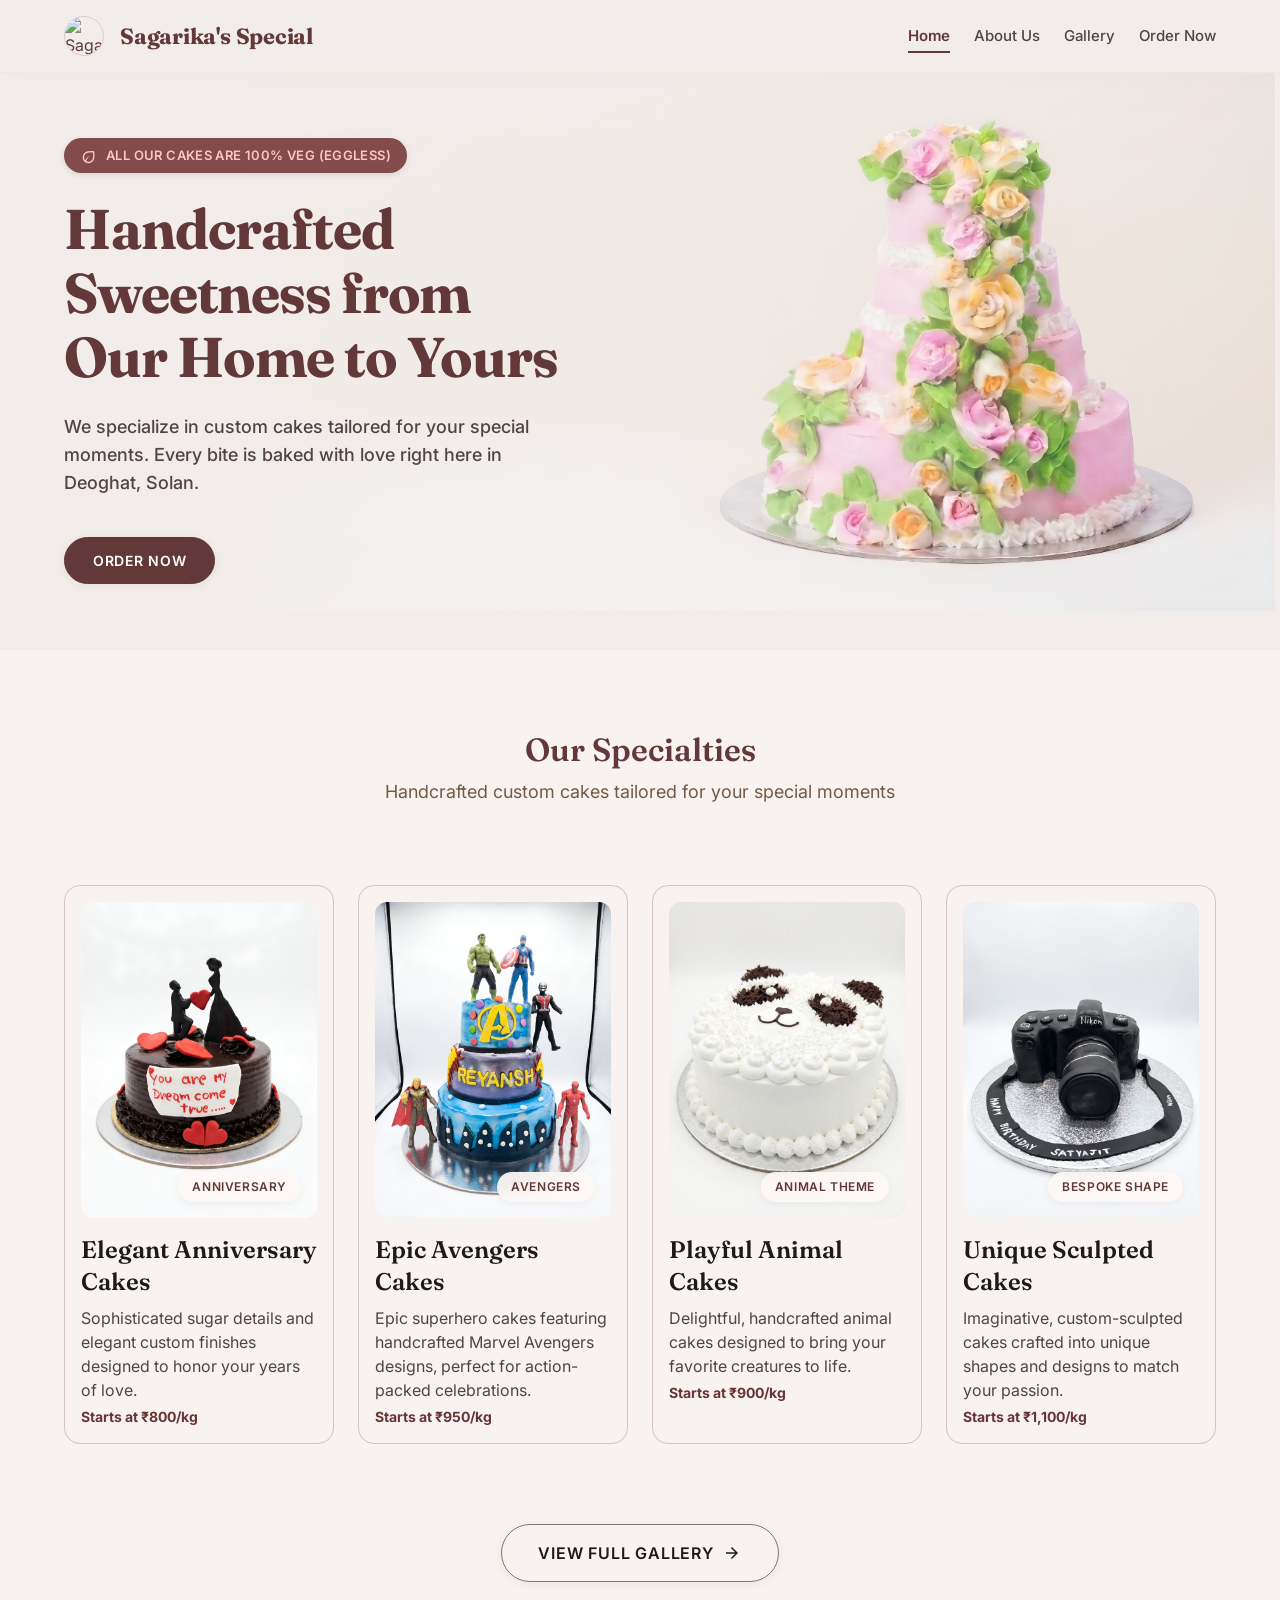
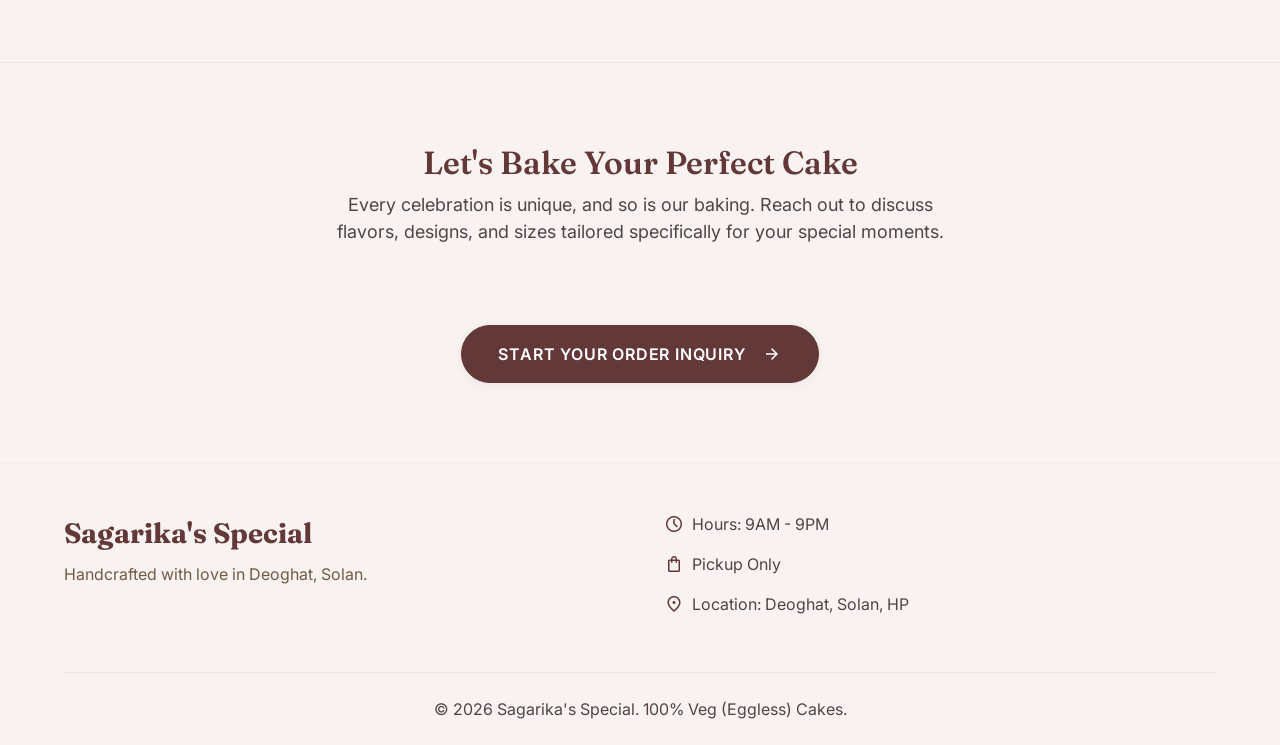
==== commit 06b704fd: "Increase default details bubble image height to 240px to fit photos nicely on desktop viewports" ====
--- a/index.html
+++ b/index.html
@@ -15,7 +15,7 @@
   <link href="https://fonts.googleapis.com/css2?family=Material+Symbols+Outlined:wght,FILL@100..700,0..1&display=block" rel="stylesheet">
   
   <!-- Custom Stylesheet -->
-  <link rel="stylesheet" href="./css/style.css?v=45">
+  <link rel="stylesheet" href="./css/style.css?v=46">
 </head>
 <body id="home">
 
--- a/css/style.css
+++ b/css/style.css
@@ -1276,7 +1276,7 @@
 
 .bubble-img-container {
   width: 100%;
-  height: 180px;
+  height: 240px;
   border-radius: var(--rounded-xl);
   overflow: hidden;
   position: relative;
